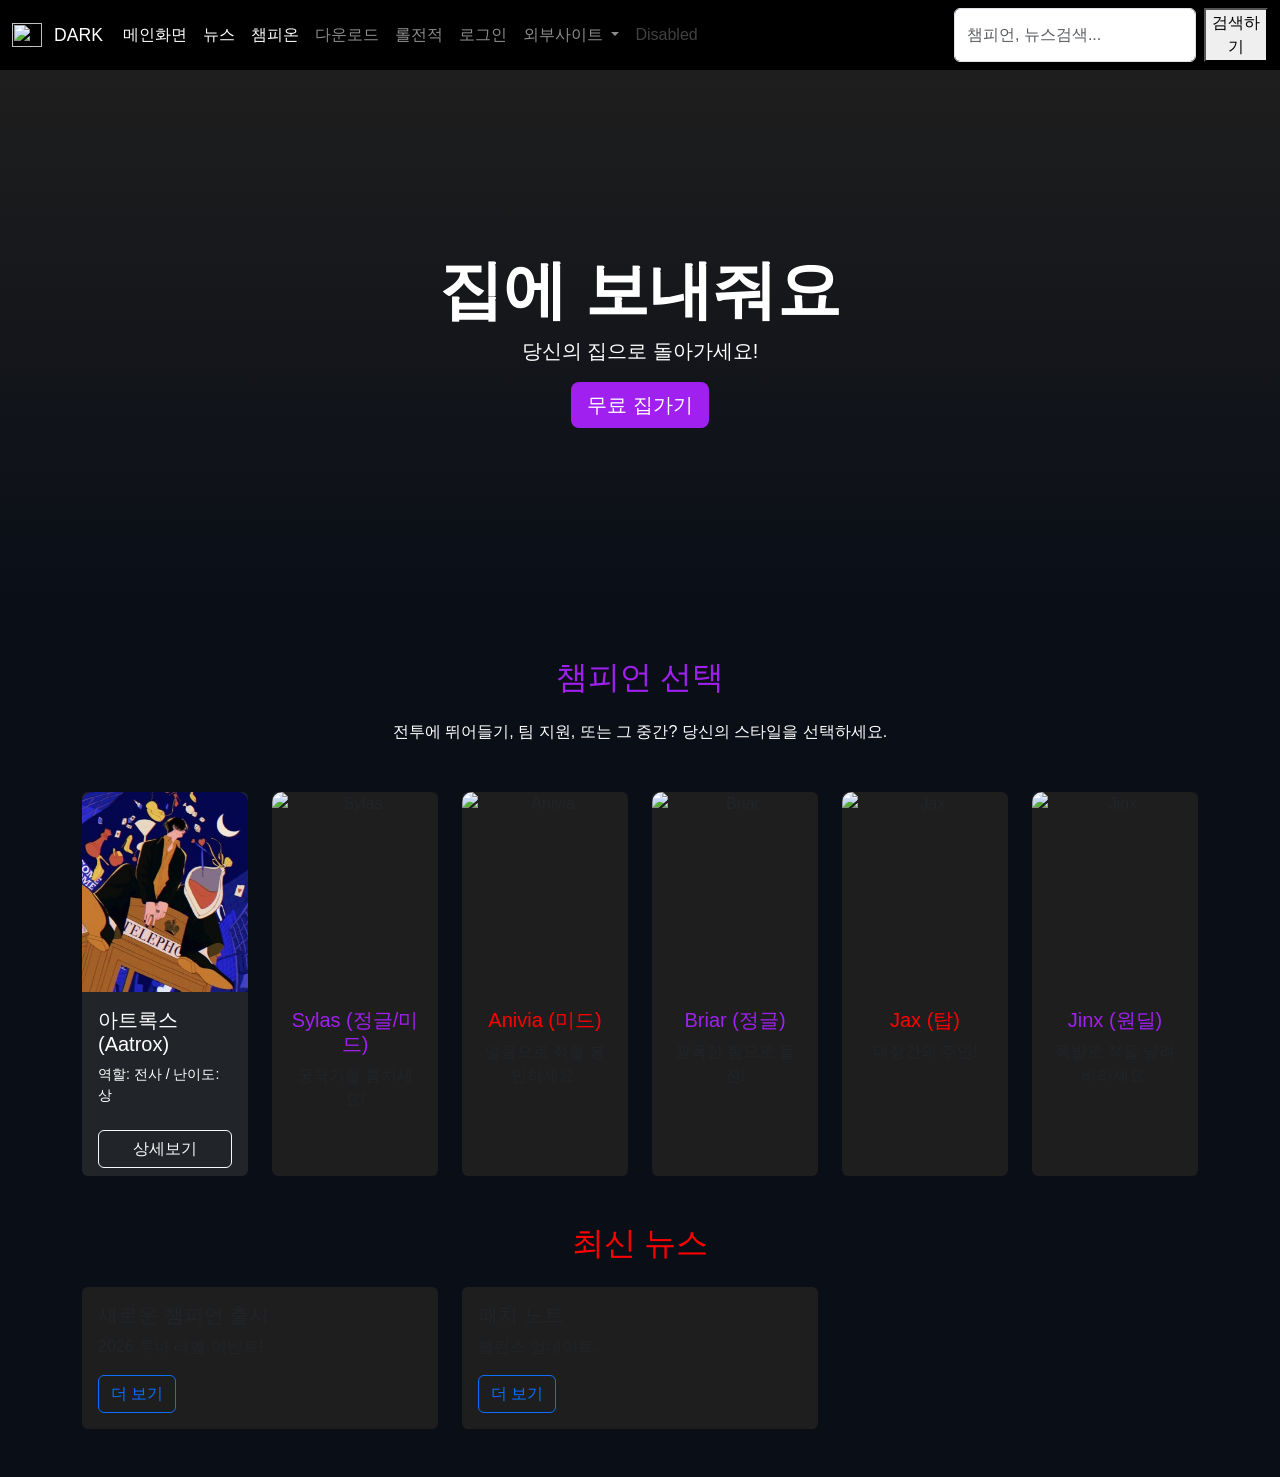
==== src/main/resources/META-INF/resources/main_index.html @ 8787067f "12주차" ====
<!DOCTYPE html>
<html lang="ko">

    <head>
    <meta charset="UTF-8">
    <meta name="viewport" content="width=device-width, initial-scale=1.0">
    <title>집에 보내줘요 - 집가기</title>
    <!-- Bootstrap 5 CDN -->
    <link href="https://cdn.jsdelivr.net/npm/bootstrap@5.3.0/dist/css/bootstrap.min.css" rel="stylesheet">
    <script src="js/bootstrap.bundle.min.js"></script>
    <script src="js/test.js"></script>
        <script src="js/test2.js"></script>
        <script src="js/toggle.js"></script>
    <link rel="stylesheet" href="css/main.css">
    
    <script>      
      window.onload = function() {
        alert("메인 페이지 로딩 완료"); 
    }

</script>   
    <!-- 커스텀 스타일 (LOL 테마 + 챔피언 호버 효과) -->
    
</head>
<body>

    <!-- 헤더 (Navbar) -->
     <nav class="navbar navbar-expand-lg navbar-dark">
        <div class="container-fluid">
        <img src="/images/LOL.webp" alt="" width="30" height="24">
        <!-- [변경] "Navbar" 텍스트 → 다크/라이트 토글 버튼-->
     <button class="btn border-0" id="themeToggleBtn" onclick="toggleTheme()">
     DARK
     </button>

 
  <div class="collapse navbar-collapse" id="navbarSupportedContent">
    <ul class="navbar-nav me-auto mb-2 mb-lg-0">
      <li class="nav-item">
        <a class="nav-link active" aria-current="page" href="#">메인화면</a>
      </li>
      <li class="nav-item">
        <a class="nav-link active" aria-current="page" href="#">뉴스</a>
      </li>
      <li class="nav-item">
        <a class="nav-link active" aria-current="page" href="#">챔피온</a>
      </li>
      <li class="nav-item">
        <a class="nav-link" href="main_page_sub/download.html">다운로드</a>
      </li>
       <li class="nav-item">
        <a class="nav-link" href="https://lol.ps/" target="_blank">롤전적</a>
      </li>
      <li class="nav-item">
        <a class="nav-link" href="/login">로그인</a>
      </li>
      <li class="nav-item dropdown">
        <a class="nav-link dropdown-toggle" href="#" role="button" data-bs-toggle="dropdown" aria-expanded="false">
          외부사이트
        </a>
        <ul class="dropdown-menu">
          <li><a class="dropdown-item" href="#">어쩔</a></li>
          <li><a class="dropdown-item" href="#">티비</a></li>
          <li><hr class="dropdown-divider"></li>
          <li><a class="dropdown-item" href="#">집 보내줘</a></li>
        </ul>
      </li>
      <li class="nav-item">
        <a class="nav-link disabled" aria-disabled="true">Disabled</a>
      </li>
    </ul>
        <form class="d-flex" id="searchForm">
        <input class="form-control me-2" type="search" placeholder="챔피언, 뉴스검색..."aria-label="Search" id="searchInput">
        <button class="btnbtn-outline-success" type="submit">검색하기</button>
        </form> 
    </div>
 </div>
</nav>
     <!--
    <nav class="navbar navbar-expand-lg navbar-dark">
        <div class="container-fluid">
            <a class="navbar-brand" href="http://localhost:8080/">League of Legends</a>
            <button class="navbar-toggler" type="button" data-bs-toggle="collapse" data-bs-target="#navbarNav" aria-controls="navbarNav" aria-expanded="false" aria-label="Toggle navigation">
                <span class="navbar-toggler-icon"></span>
            </button>
            <div class="collapse navbar-collapse" id="navbarNav">
                <ul class="navbar-nav ms-auto">
                    <li class="nav-item"><a class="nav-link" href="#">뉴스</a></li>
                    <li class="nav-item"><a class="nav-link" href="#">챔피언</a></li>
                    <li class="nav-item"><a class="nav-link" href="#">다운로드</a></li>
                    <li class="nav-item"><a class="nav-link" href="#">로그인</a></li>
                    <li class="nav-item"><a class="nav-link" href="https://lol.ps/" target="_blank">어쩔티비</a></li>
                    <li class="nav-item"><a class="nav-link" href="https://www.leagueoflegends.com/ko-kr/">
                    
                </ul>
            </div>
        </div>
    </nav>
-->
    <!-- 히어로 배너 (Hero Banner) -->
    <section class="hero d-flex align-items-center justify-content-center text-center py-5">
        <div class="container">
            <h1 class="display-3 fw-bold">집에 보내줘요</h1>
            <p class="lead">당신의 집으로 돌아가세요!</p>
            <a href="#" class="btn btn-primary btn-lg" onclick="alert('그런건 없답니다! >_O')">무료 집가기</a>
        </div>
    </section>

<!-- 챔피언 선택 섹션 (작은 썸네일 PNG로 업데이트!) -->
    <section class="container my-5">
        <h2 class="text-center mb-4 accent-purple">챔피언 선택</h2>
        <p class="text-center mb-5">전투에 뛰어들기, 팀 지원, 또는 그 중간? 당신의 스타일을 선택하세요.</p>
        <div class="row g-4">
            <!-- Aatrox -->
             <div class="col">
<div class="card bg-dark text-white border-secondary h-100">
<img src="images/natori.jpeg" class="card-img-top" alt="아트록스">
<div class="card-body">
<h5 class="card-title">아트록스 (Aatrox)</h5>
<p class="card-text small">역할: 전사 / 난이도: 상</p>
</div>
<div class="card-footer bg-transparent border-0">
<button class="btn btn-outline-light w-100"
data-bs-toggle="modal"
data-bs-target="#modalAatrox"
data-champ="Aatrox">
상세보기
</button>
</div>
</div>
</div>



             <!--
            <div class="col-md-6 col-lg-4 col-xl-2">
                <div class="card text-center h-100">
                    <img src="images/natori.jpeg" class="card-img-top" alt="Aatrox" loading="lazy">
                    <div class="card-body">
                        <h5 class="card-title accent-red">natori</h5>
                        <p class="card-text">어둠의 검으로 적을 베세요.</p>
                    </div>
                </div>
            </div>
            -->
            <!-- Sylas -->
            <div class="col-md-6 col-lg-4 col-xl-2">
                <div class="card text-center h-100">
                    <img src="https://ddragon.leagueoflegends.com/cdn/15.24.1/img/champion/Sylas.png" class="card-img-top" alt="Sylas" loading="lazy">
                    <div class="card-body">
                        <h5 class="card-title accent-purple">Sylas (정글/미드)</h5>
                        <p class="card-text">궁극기를 훔치세요!</p>
                    </div>
                </div>
            </div>
            <!-- Anivia -->
            <div class="col-md-6 col-lg-4 col-xl-2">
                <div class="card text-center h-100">
                    <img src="https://ddragon.leagueoflegends.com/cdn/15.24.1/img/champion/Anivia.png" class="card-img-top" alt="Anivia" loading="lazy">
                    <div class="card-body">
                        <h5 class="card-title accent-red">Anivia (미드)</h5>
                        <p class="card-text">얼음으로 적을 봉인하세요.</p>
                    </div>
                </div>
            </div>
            <!-- Briar -->
            <div class="col-md-6 col-lg-4 col-xl-2">
                <div class="card text-center h-100">
                    <img src="https://ddragon.leagueoflegends.com/cdn/15.24.1/img/champion/Briar.png" class="card-img-top" alt="Briar" loading="lazy">
                    <div class="card-body">
                        <h5 class="card-title accent-purple">Briar (정글)</h5>
                        <p class="card-text">광폭한 힘으로 돌진!</p>
                    </div>
                </div>
            </div>
            <!-- Jax -->
            <div class="col-md-6 col-lg-4 col-xl-2">
                <div class="card text-center h-100">
                    <img src="https://ddragon.leagueoflegends.com/cdn/15.24.1/img/champion/Jax.png" class="card-img-top" alt="Jax" loading="lazy">
                    <div class="card-body">
                        <h5 class="card-title accent-red">Jax (탑)</h5>
                        <p class="card-text">대장간의 주인!</p>
                    </div>
                </div>
            </div>
            <!-- Jinx -->
            <div class="col-md-6 col-lg-4 col-xl-2">
                <div class="card text-center h-100">
                    <img src="https://ddragon.leagueoflegends.com/cdn/15.24.1/img/champion/Jinx.png" class="card-img-top" alt="Jinx" loading="lazy">
                    <div class="card-body">
                        <h5 class="card-title accent-purple">Jinx (원딜)</h5>
                        <p class="card-text">폭발로 적을 날려버리세요.</p>
                    </div>
                </div>
            </div>
        </div>
    </section>
 
    <!-- 뉴스 섹션 (기존 유지) -->
    <section class="container my-5">
        <h2 class="text-center mb-4 accent-red">최신 뉴스</h2>
        <div class="row g-4">
            <div class="col-md-6 col-lg-4">
                <div class="card">
                    <div class="card-body">
                        <h5 class="card-title">새로운 챔피언 출시</h5>
                        <p class="card-text">2026 루나 레벨 이벤트!</p>
                        <a href="#" class="btn btn-outline-primary">더 보기</a>
                    </div>
                </div>
            </div>
            <div class="col-md-6 col-lg-4">
                <div class="card">
                    <div class="card-body">
                        <h5 class="card-title">패치 노트</h5>
                        <p class="card-text">밸런스 업데이트.</p>
                        <a href="#" class="btn btn-outline-primary">더 보기</a>
                    </div>
                </div>
            </div>
        </div>
    </section>
    

            <!--===== 검색결과섹션(기본숨김) ===== -->
        <section id="searchResults">
        <!--키워드헤더-->
        <div class="search-keyword-header">
        <h1 id="searchKeywordDisplay"></h1>
        </div>
        <!--본문: 사이드바+ 콘텐츠-->
        <div class="search-body">
        <div class="container-fluid px-0">
        <div class="row g-0">
        <!--왼쪽카테고리사이드바-->
        <div class="col-md-3 col-lg-2 search-sidebar bg-white py-4">
        <div class="px-3 mb-3" style="font-size:0.8rem; color:#999; text-transform:uppercase; letter-spacing:0.1em;">카테고리</div>
        <div class="search-category-item active" onclick="switchCategory('champion', this)">
        챔피언<span class="count" id="champCount">(0)</span>
        </div>  
        <div class="search-category-item" onclick="switchCategory('news', this)">
        뉴스<span class="count" id="newsCount">(0)</span>
        </div>
        </div>
        <!--오른쪽콘텐츠-->
        <div class="col-md-9 col-lg-10 search-content-area">
        <!--챔피언결과-->
        <div id="resultChampion">
        <h5 class="mb-4" style="color:#333;">챔피언</h5>
        <div id="championResultList"></div>
        </div>
        <!--뉴스결과-->
        <div id="resultNews" style="display:none;">
        <h5 class="mb-4" style="color:#333;">뉴스</h5>
        <div id="newsResultList"></div>
        </div>
        </div>
        </div>
        </div>
        </div>
   </section>

   <!--모달(iframe으로Aatrox.html 불러오기) -->
<div class="modal fade" id="modalAatrox" tabindex="-1" aria-labelledby="modalAatroxLabel" aria-hidden="true">
<div class="modal-dialog modal-xl modal-dialog-centered modal-dialog-scrollable">
<div class="modal-content bg-dark text-white border-secondary">
<!--헤더-->
<div class="modal-header border-secondary">
<h5 class="modal-title" id="modalAatroxLabel">아트록스(Aatrox) 상세정보</h5>
<button type="button" class="btn-close btn-close-white" data-bs-dismiss="modal" aria-label="Close"></button>
</div>


<!--바디: iframe으로내용채움-->
<div class="modal-body p-0" style="height: 65vh; background: #0a0e17;">
<iframe
src="“modals/Aatrox.html"
frameborder="0"
style="width: 100%; height: 100%; border: none;"
allowfullscreen>
</iframe>
</div>

<!--푸터-->
<div class="modal-footer border-secondary">
<button type="button" class="btn btn-outline-light" data-bs-dismiss="modal">닫기</button>
</div>
</div>
</div>
</div>
 
<script src="js/search.js"></script>
<script src="https://cdn.jsdelivr.net/npm/bootstrap@5.3.2/dist/js/bootstrap.bundle.min.js"></script>
</body>
</html>
---- src/main/resources/META-INF/resources/css/main.css ----
/* ── 기본 레이아웃 ──────────────────────────────────────────── */
body { background-color: #0a0e17; color: #fff; font-family: 'Arial', sans-serif; }
.navbar { background-color: #000; }
.hero { background: linear-gradient(to bottom, #1e1e1e, #0a0e17); min-height: 60vh; }

/* ── 강조 색상 ──────────────────────────────────────────────── */
.accent-purple { color: #a020f0; }
.accent-red { color: #ff0000; }

/* ── 카드 ────────────────────────────────────────────────────── */
.card { background-color: #1e1e1e; border: none; transition: transform 0.3s, box-shadow 0.3s; }
.card:hover { transform: scale(1.05); box-shadow: 0 10px 20px rgba(160, 32, 240, 0.5); }
.card-img-top { height: 200px; object-fit: cover; border-radius: 10px 10px 0 0; }

/* ── 버튼 ────────────────────────────────────────────────────── */
.btn-primary { background-color: #a020f0; border: none; }
.btn-primary:hover { background-color: #800080; }

/* ── 검색 결과 페이지 ────────────────────────────────────────── */
#searchResults { display: none; }

.search-keyword-header {
    background: #0a0a0a;
    background-image: radial-gradient(ellipse at center, #1a1a1a 0%, #000 70%);
    min-height: 180px;
    display: flex;
    align-items: center;
    justify-content: center;
    border-bottom: 2px solid #c8a96e;
}
.search-keyword-header h1 {
    font-size: 2.8rem;
    font-weight: 700;
    color: #fff;
    letter-spacing: 0.05em;
}

.search-body { background-color: #f0ede8; min-height: 500px; }
.search-sidebar { border-right: 1px solid #ddd; }

.search-category-item {
    padding: 14px 20px;
    cursor: pointer;
    color: #333;
    font-size: 0.95rem;
    border-left: 3px solid transparent;
    transition: all 0.2s;
}
.search-category-item:hover { background: #e0dcd5; }
.search-category-item.active {
    border-left: 3px solid #c8253a;
    font-weight: 700;
    color: #c8253a;
    background: #e8e4df;
}
.search-category-item .count { color: #999; font-size: 0.85rem; margin-left: 6px; }

.search-content-area { padding: 30px; }

.search-result-card {
    background: #fff;
    border: none;
    border-radius: 6px;
    margin-bottom: 16px;
    transition: box-shadow 0.2s;
}
.search-result-card:hover { box-shadow: 0 4px 15px rgba(0,0,0,0.15); }
.search-result-card img { width: 110px; height: 80px; object-fit: cover; border-radius: 6px 0 0 6px; }

.no-result { text-align: center; padding: 80px 20px; color: #666; }
.no-result h4 { color: #333; }

/* ── [추가] 테마 토글 버튼 (폰트 크기, 색상 등 ) ──────────────── */
#themeToggleBtn { font-size: 1.1rem; color: #fff; }
body.light-mode #themeToggleBtn { color: #212529; }
/* ── [추가] 라이트 모드 (다양한 색상 정보 ─────────────────────── */
body.light-mode { background-color: #f8f9fa; color: #212529; }
body.light-mode .navbar { background-color: #e9ecef !important; }
body.light-mode .navbar .navbar-brand,
body.light-mode .navbar .nav-link { color: #212529 !important; }
body.light-mode .hero { background: linear-gradient(to bottom, #dce3ea, #f8f9fa); }
body.light-mode .card { background-color: #ffffff; color: #212529; border: 1px solid #dee2e6; }
body.light-mode .card-title { color: #212529; }
body.light-mode .card-text { color: #555; }
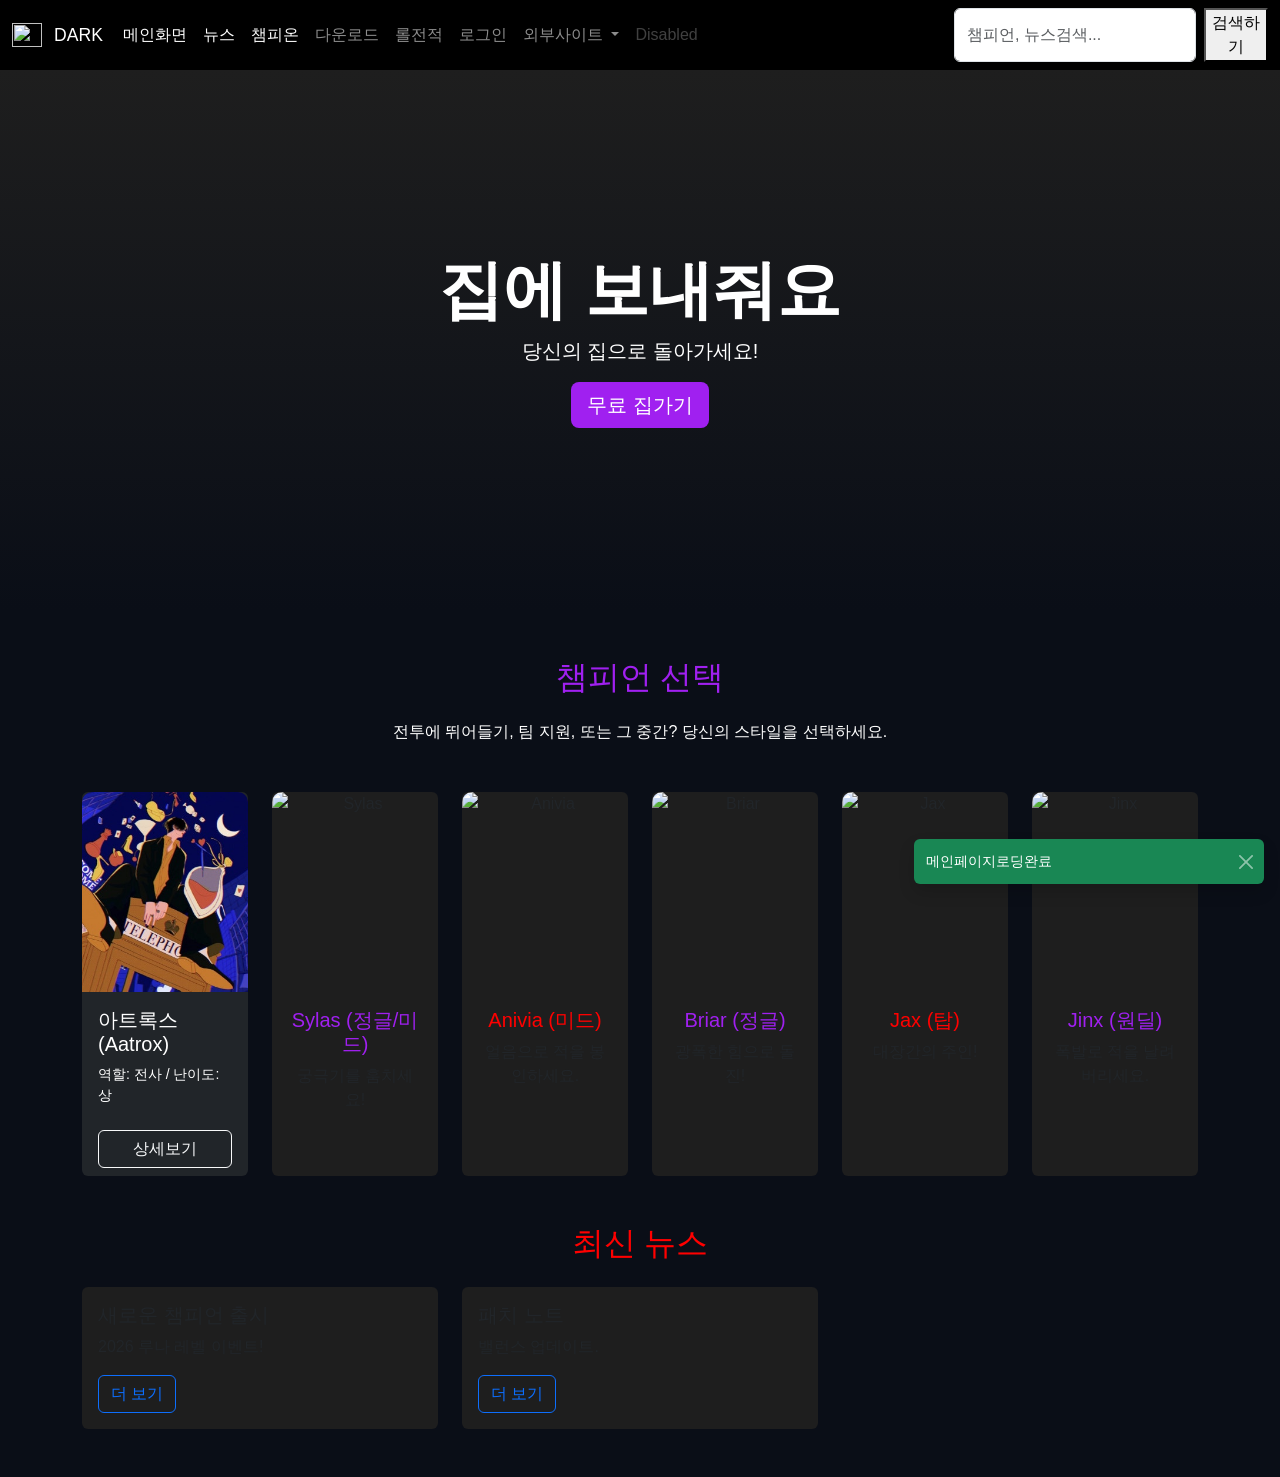
==== commit f114152d: "13주차" ====
--- a/src/main/resources/META-INF/resources/main_index.html
+++ b/src/main/resources/META-INF/resources/main_index.html
@@ -15,7 +15,7 @@
     
     <script>      
       window.onload = function() {
-        alert("메인 페이지 로딩 완료"); 
+        showToast('메인페이지로딩완료');
     }
 
 </script>   
@@ -288,7 +288,25 @@
 </div>
 </div>
 </div>
- 
+
+<!--토스트컨테이너</body> 바로위에추가-->
+<div class="toast-container position-fixed
+bottom-0 end-0 p-3" style="z-index:9999">
+<div id="liveToast" class="toast align-items-center
+text-white bg-success border-0" role="alert">
+<div class="d-flex">
+<div class="toast-body" id="toastBody">
+메시지
+</div>
+<button type="button"
+class="btn-close btn-close-white me-2 m-auto"
+data-bs-dismiss="toast"></button>
+</div>
+</div>
+</div>
+
+
+
 <script src="js/search.js"></script>
 <script src="https://cdn.jsdelivr.net/npm/bootstrap@5.3.2/dist/js/bootstrap.bundle.min.js"></script>
 </body>
